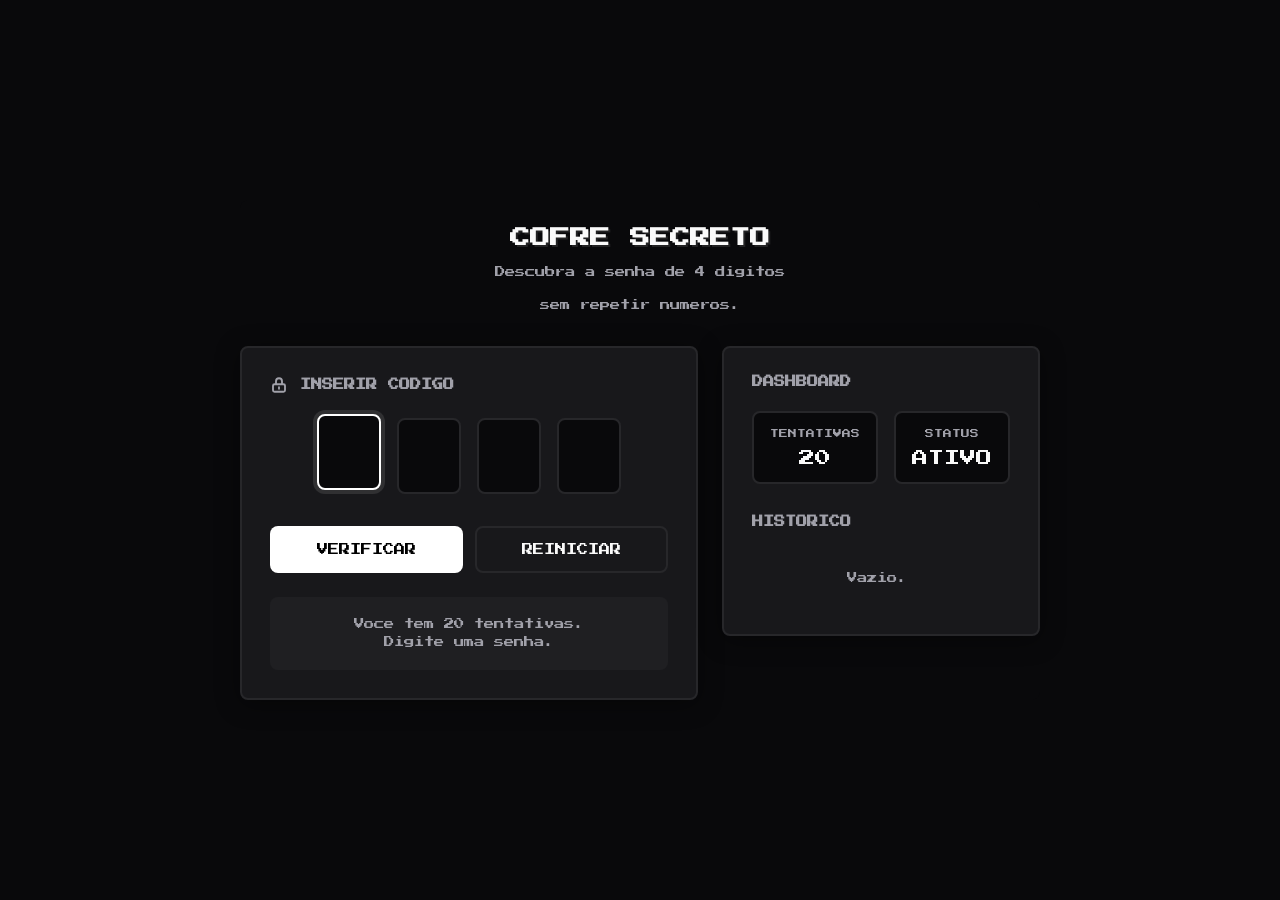
==== index.html @ d766e634 "Add files via upload" ====
<!DOCTYPE html>
<html lang="pt-BR">
<head>
  <meta charset="UTF-8" />
  <meta name="viewport" content="width=device-width, initial-scale=1.0" />
  <title>Cofre Secreto - 8-Bit Edition</title>
  <!-- Fonte 8-bit clássica do Google Fonts -->
  <link href="https://fonts.googleapis.com/css2?family=Press+Start+2P&display=swap" rel="stylesheet">
  <style>
    :root {
      --bg: #09090b;
      --surface: #18181b;
      --border: #27272a;
      --text: #fafafa;
      --muted: #a1a1aa;
      --primary: #ffffff;
      --primary-fg: #000000;
      --danger: #ef4444;
      --success: #10b981;
      --warn: #f59e0b;
      --radius: 8px; /* Cantos um pouco mais retos para combinar com o estilo pixel */
      --shadow: 0 4px 24px rgba(0, 0, 0, 0.4);
    }

    * {
      box-sizing: border-box;
      margin: 0;
      padding: 0;
      font-family: 'Press Start 2P', monospace; /* Fonte alterada */
    }

    body {
      min-height: 100vh;
      display: grid;
      place-items: center;
      background: var(--bg);
      color: var(--text);
      padding: 16px;
    }

    .app {
      width: min(800px, 100%);
      background: var(--bg);
      border-radius: var(--radius);
      display: flex;
      flex-direction: column;
      gap: 32px;
    }

    .header {
      text-align: center;
      padding-top: 24px;
    }

    .title {
      font-size: 1.25rem; /* Reduzido pois a fonte 8-bit é bem larga */
      color: var(--text);
      margin-bottom: 12px;
      line-height: 1.4;
      text-shadow: 2px 2px 0px rgba(255,255,255,0.1);
    }

    .subtitle {
      color: var(--muted);
      font-size: 0.65rem;
      line-height: 1.6;
    }

    .content {
      display: grid;
      grid-template-columns: 1.2fr 0.8fr;
      gap: 24px;
      align-items: start;
    }

    .panel {
      background: var(--surface);
      border: 2px solid var(--border); /* Bordas mais grossas combinam mais com pixel art */
      border-radius: var(--radius);
      padding: 28px;
      box-shadow: var(--shadow);
    }

    .panel-title {
      font-size: 0.7rem;
      color: var(--muted);
      text-transform: uppercase;
      margin-bottom: 24px;
      display: flex;
      align-items: center;
      gap: 12px;
    }

    .guess-box {
      display: flex;
      justify-content: center;
      gap: 16px;
      margin-bottom: 32px;
    }

    .digit-input {
      width: 64px;
      height: 76px;
      border-radius: var(--radius);
      border: 2px solid var(--border);
      background: var(--bg);
      color: var(--text);
      font-size: 1.8rem;
      text-align: center;
      outline: none;
      transition: all 0.2s ease;
      text-transform: uppercase;
    }

    .digit-input:focus {
      border-color: var(--primary);
      box-shadow: 0 0 0 4px rgba(255, 255, 255, 0.1);
      transform: translateY(-4px);
    }

    .digit-input:disabled {
      opacity: 0.5;
      cursor: not-allowed;
    }

    .actions {
      display: flex;
      gap: 12px;
    }

    button {
      flex: 1;
      border: 2px solid transparent;
      border-radius: var(--radius);
      padding: 16px;
      font-size: 0.7rem;
      cursor: pointer;
      transition: all 0.2s ease;
      text-transform: uppercase;
    }

    .primary {
      background: var(--primary);
      color: var(--primary-fg);
    }

    .primary:hover {
      background: #e4e4e7;
      transform: scale(1.02);
    }

    .secondary {
      background: transparent;
      color: var(--text);
      border: 2px solid var(--border);
    }

    .secondary:hover {
      background: rgba(255, 255, 255, 0.05);
      border-color: var(--muted);
    }

    .status {
      margin-top: 24px;
      padding: 16px;
      border-radius: var(--radius);
      background: rgba(255, 255, 255, 0.03);
      color: var(--muted);
      font-size: 0.65rem;
      line-height: 1.8;
      text-align: center;
      border: 2px solid transparent;
      transition: all 0.3s ease;
    }

    .status.error {
      background: rgba(239, 68, 68, 0.1);
      border-color: rgba(239, 68, 68, 0.3);
      color: var(--danger);
    }

    .status.success {
      background: rgba(16, 185, 129, 0.1);
      border-color: rgba(16, 185, 129, 0.3);
      color: var(--success);
    }

    .status.warn {
      background: rgba(245, 158, 11, 0.1);
      border-color: rgba(245, 158, 11, 0.3);
      color: var(--warn);
    }

    .stats {
      display: grid;
      grid-template-columns: 1fr 1fr;
      gap: 16px;
      margin-bottom: 32px;
    }

    .stat-card {
      background: var(--bg);
      border: 2px solid var(--border);
      border-radius: var(--radius);
      padding: 16px;
      text-align: center;
    }

    .stat-label {
      color: var(--muted);
      font-size: 0.55rem;
      text-transform: uppercase;
      margin-bottom: 12px;
    }

    .stat-value {
      font-size: 1rem;
      color: var(--text);
    }

    .history {
      max-height: 300px;
      overflow-y: auto;
      padding-right: 8px;
      display: flex;
      flex-direction: column;
      gap: 8px;
    }

    .history::-webkit-scrollbar {
      width: 8px;
    }

    .history::-webkit-scrollbar-thumb {
      background: var(--border);
      border-radius: 0px; /* Quadrado para estilo pixel */
    }

    .attempt {
      display: flex;
      align-items: center;
      justify-content: space-between;
      padding: 14px 16px;
      background: var(--bg);
      border: 2px solid var(--border);
      border-radius: var(--radius);
      animation: fadeIn 0.3s ease;
    }

    @keyframes fadeIn {
      from { opacity: 0; transform: translateY(5px); }
      to { opacity: 1; transform: translateY(0); }
    }

    .attempt-code {
      font-size: 0.9rem;
      letter-spacing: 0.1em;
    }

    .attempt-meta {
      display: flex;
      gap: 12px;
    }

    .indicator {
      display: flex;
      align-items: center;
      gap: 8px;
      font-size: 0.7rem;
      color: var(--muted);
    }

    /* Transformei os pontos em quadradinhos de pixel */
    .dot {
      width: 10px;
      height: 10px;
    }

    .dot.green { background: var(--success); }
    .dot.yellow { background: var(--warn); }

    @media (max-width: 768px) {
      .content {
        grid-template-columns: 1fr;
      }
      .guess-box {
        gap: 12px;
      }
      .digit-input {
        width: 54px;
        height: 64px;
        font-size: 1.4rem;
      }
      .title {
        font-size: 1rem;
      }
    }
  </style>
</head>
<body>
  <div class="app">
    <header class="header">
      <h1 class="title">COFRE SECRETO</h1>
      <p class="subtitle">Descubra a senha de 4 digitos<br><br>sem repetir numeros.</p>
    </header>

    <main class="content">
      <section class="panel">
        <h2 class="panel-title">
          <svg width="18" height="18" fill="none" stroke="currentColor" viewBox="0 0 24 24"><path stroke-linecap="round" stroke-linejoin="round" stroke-width="2.5" d="M12 15v2m-6 4h12a2 2 0 002-2v-6a2 2 0 00-2-2H6a2 2 0 00-2 2v6a2 2 0 002 2zm10-10V7a4 4 0 00-8 0v4h8z"></path></svg>
          INSERIR CODIGO
        </h2>

        <div class="guess-box">
          <input class="digit-input" type="text" maxlength="1" inputmode="numeric" autocomplete="off" />
          <input class="digit-input" type="text" maxlength="1" inputmode="numeric" autocomplete="off" />
          <input class="digit-input" type="text" maxlength="1" inputmode="numeric" autocomplete="off" />
          <input class="digit-input" type="text" maxlength="1" inputmode="numeric" autocomplete="off" />
        </div>

        <div class="actions">
          <button class="primary" id="submitBtn">VERIFICAR</button>
          <button class="secondary" id="restartBtn">REINICIAR</button>
        </div>

        <div id="status" class="status">
          Voce tem 20 tentativas.<br>Digite uma senha.
        </div>
      </section>

      <aside class="panel">
        <h2 class="panel-title">DASHBOARD</h2>

        <div class="stats">
          <div class="stat-card">
            <div class="stat-label">TENTATIVAS</div>
            <div class="stat-value" id="attemptsLeft">20</div>
          </div>
          <div class="stat-card">
            <div class="stat-label">STATUS</div>
            <div class="stat-value" id="stateValue">ATIVO</div>
          </div>
        </div>

        <h2 class="panel-title">HISTORICO</h2>
        <div id="history" class="history"></div>
      </aside>
    </main>
  </div>

  <script>
    let secretCode = generateSecret();
    const inputs = [...document.querySelectorAll(".digit-input")];
    const submitBtn = document.getElementById("submitBtn");
    const restartBtn = document.getElementById("restartBtn");
    const statusEl = document.getElementById("status");
    const attemptsLeftEl = document.getElementById("attemptsLeft");
    const stateValueEl = document.getElementById("stateValue");
    const historyEl = document.getElementById("history");

    let attemptsLeft = 20;
    let gameOver = false;

    function generateSecret() {
      const digits = Array.from({ length: 10 }, (_, i) => String(i));
      const shuffled = digits.sort(() => Math.random() - 0.5);
      return shuffled.slice(0, 4).join("");
    }

    function setStatus(message, type = "") {
      statusEl.innerHTML = message;
      statusEl.className = "status";
      if (type) statusEl.classList.add(type);
    }

    function focusNext(index) {
      if (index < inputs.length - 1) {
        inputs[index + 1].focus();
      }
    }

    function getCurrentGuess() {
      return inputs.map(input => input.value).join("");
    }

    function clearInputs() {
      inputs.forEach(input => {
        input.value = "";
        input.disabled = false;
      });
      inputs[0].focus();
    }

    function disableInputs() {
      inputs.forEach(input => input.disabled = true);
    }

    function renderHistory() {
      historyEl.innerHTML = "";
      const attempts = JSON.parse(localStorage.getItem("cofreHistorico") || "[]");

      if (!attempts.length) {
        historyEl.innerHTML = "<div style='color: var(--muted); text-align: center; padding: 20px 0; font-size: 0.65rem; line-height: 1.5;'>Vazio.</div>";
        return;
      }

      attempts.forEach(item => {
        const row = document.createElement("div");
        row.className = "attempt";

        row.innerHTML = `
          <div class="attempt-code">${item.guess}</div>
          <div class="attempt-meta">
            <div class="indicator" title="Certo e na posição certa">
              <span class="dot green"></span> ${item.certos}
            </div>
            <div class="indicator" title="Certo mas na posição errada">
              <span class="dot yellow"></span> ${item.lugarErrado}
            </div>
          </div>
        `;
        historyEl.appendChild(row);
      });
    }

    function saveAttempt(guess, certos, lugarErrado) {
      const attempts = JSON.parse(localStorage.getItem("cofreHistorico") || "[]");
      attempts.unshift({ guess, certos, lugarErrado });
      localStorage.setItem("cofreHistorico", JSON.stringify(attempts.slice(0, 15)));
    }

    function calculateFeedback(guess, secret) {
      let certos = 0;
      let lugarErrado = 0;

      for (let i = 0; i < 4; i++) {
        if (guess[i] === secret[i]) {
          certos++;
        } else if (secret.includes(guess[i])) {
          lugarErrado++;
        }
      }

      return { certos, lugarErrado };
    }

    function handleGuess() {
      if (gameOver) return;

      const guess = getCurrentGuess();

      if (guess.length !== 4 || !/^\d+$/.test(guess)) {
        setStatus("Erro:<br>Digite 4 digitos.", "error");
        return;
      }

      if (new Set(guess).size !== 4) {
        setStatus("Erro:<br>Nao repita digitos.", "error");
        return;
      }

      const { certos, lugarErrado } = calculateFeedback(guess, secretCode);

      attemptsLeft--;
      attemptsLeftEl.textContent = attemptsLeft;

      saveAttempt(guess, certos, lugarErrado);
      renderHistory();

      if (certos === 4) {
        stateValueEl.textContent = "VENCEU";
        stateValueEl.style.color = "var(--success)";
        setStatus(`COFRE ABERTO!<br>Senha correta.`, "success");
        gameOver = true;
        disableInputs();
        return;
      }

      if (attemptsLeft === 0) {
        stateValueEl.textContent = "PERDEU";
        stateValueEl.style.color = "var(--danger)";
        setStatus(`GAME OVER!<br>A senha era: ${secretCode}`, "error");
        gameOver = true;
        disableInputs();
        return;
      }

      stateValueEl.textContent = "ATIVO";
      setStatus(`Quase lá!<br>Restam ${attemptsLeft} tentativas.`, "warn");
      clearInputs();
    }

    function resetGame() {
      secretCode = generateSecret(); 
      localStorage.removeItem("cofreHistorico");
      historyEl.innerHTML = "";
      stateValueEl.textContent = "ATIVO";
      stateValueEl.style.color = "var(--text)";
      attemptsLeft = 20;
      attemptsLeftEl.textContent = attemptsLeft;
      gameOver = false;
      clearInputs();
      setStatus("Voce tem 20 tentativas.<br>Digite uma senha.");
      renderHistory();
    }

    inputs.forEach((input, index) => {
      input.addEventListener("input", () => {
        input.value = input.value.replace(/\D/g, "").slice(0, 1);
        if (input.value && index < inputs.length - 1) {
          focusNext(index);
        }
      });

      input.addEventListener("keydown", (event) => {
        if (event.key === "Backspace") {
          if (input.value) {
            input.value = "";
            event.preventDefault();
            return;
          }
          if (index > 0) {
            inputs[index - 1].focus();
            inputs[index - 1].value = "";
            event.preventDefault();
          }
          return;
        }

        if (event.key === "Enter") {
          handleGuess();
        }
      });
    });

    submitBtn.addEventListener("click", handleGuess);
    restartBtn.addEventListener("click", resetGame);

    clearInputs();
    renderHistory();
  </script>
</body>
</html>
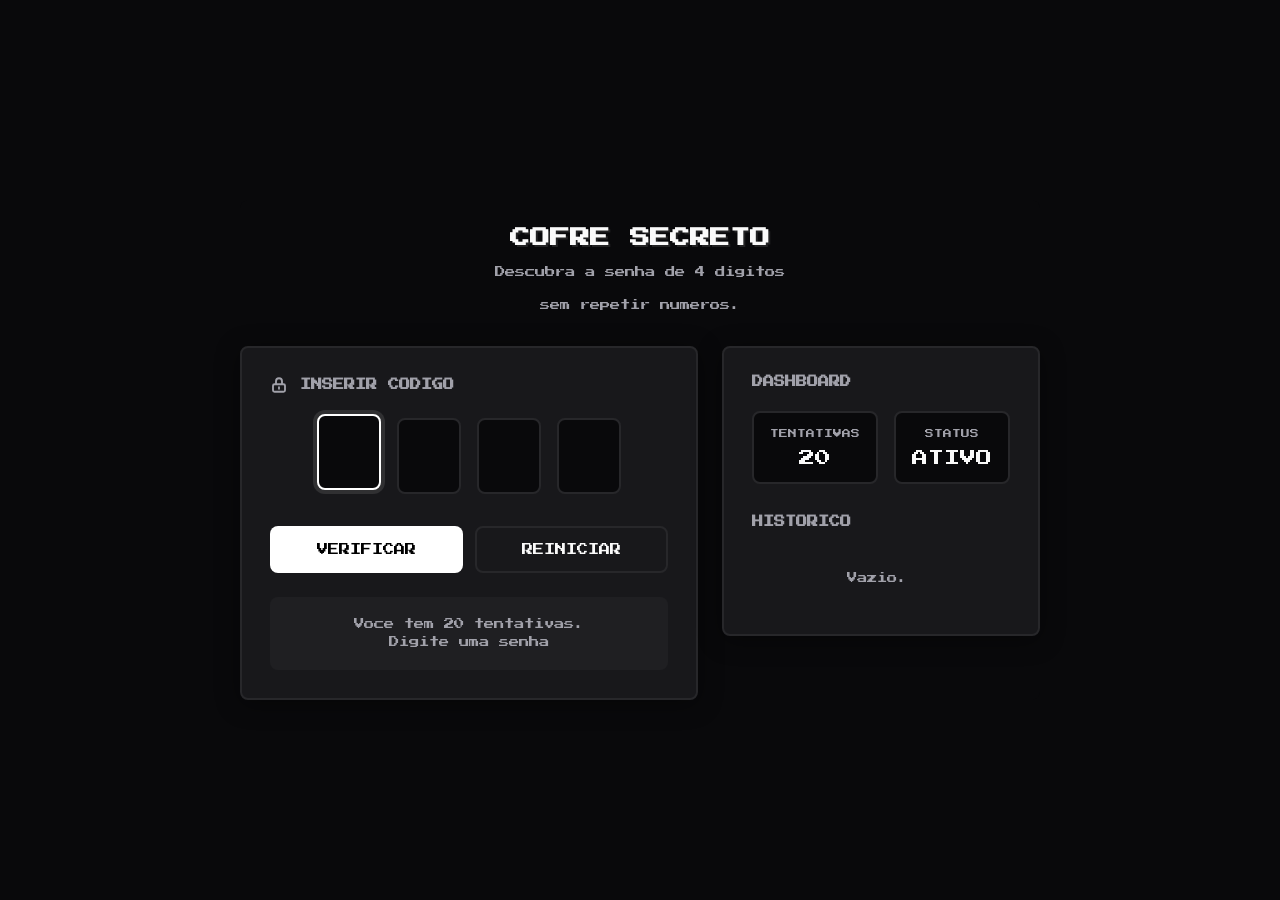
==== commit fbf6f2e5: "Fix HTML formatting and structure" ====
--- a/index.html
+++ b/index.html
@@ -324,7 +324,7 @@
         </div>
 
         <div id="status" class="status">
-          Voce tem 20 tentativas.<br>Digite uma senha.
+          Voce tem 20 tentativas.<br>Digite uma senha
         </div>
       </section>
 
@@ -540,4 +540,4 @@
     renderHistory();
   </script>
 </body>
-</html>+</html>
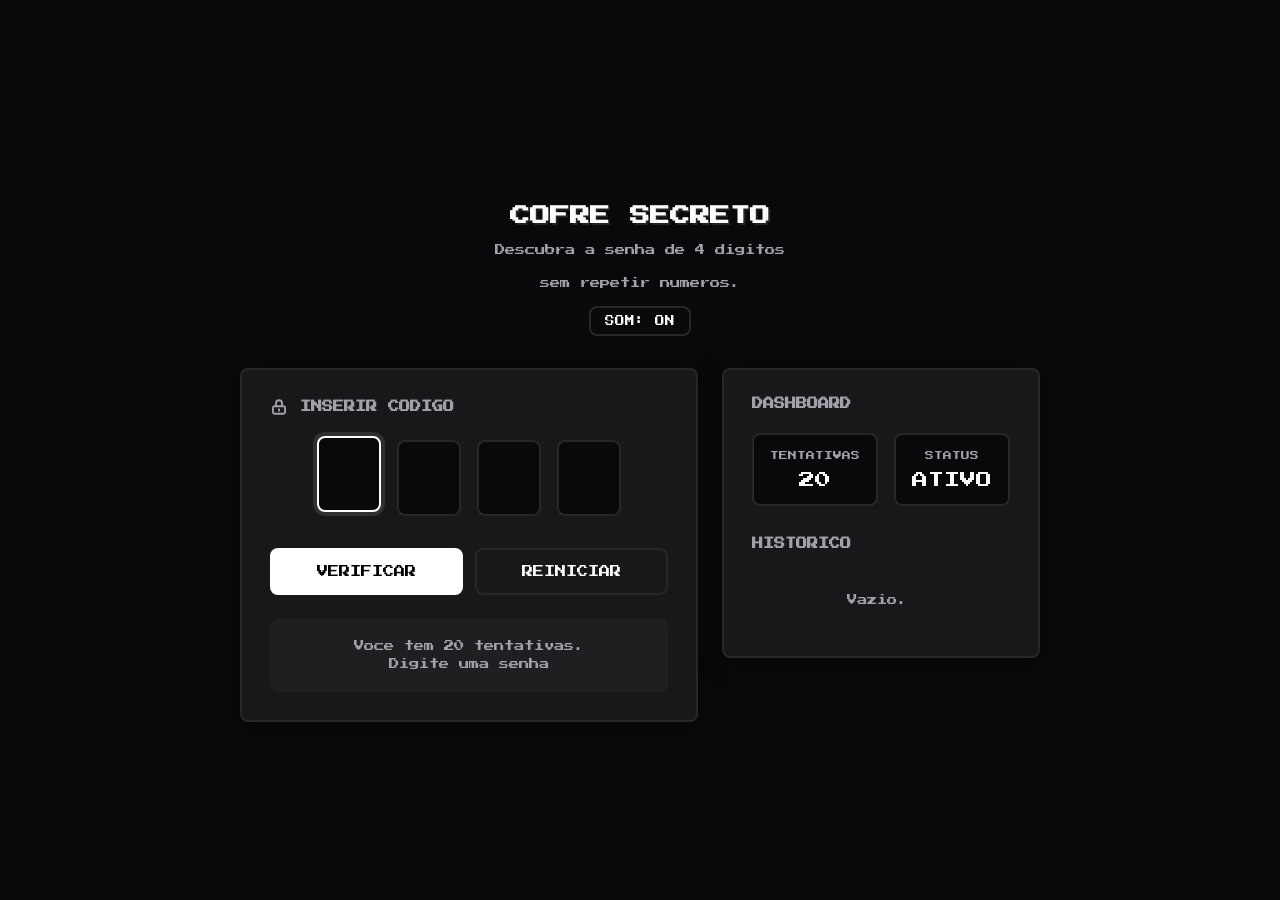
==== commit 013d2ed9: "Atualiza codigo do Cofre Secreto" ====
--- a/index.html
+++ b/index.html
@@ -4,310 +4,23 @@
   <meta charset="UTF-8" />
   <meta name="viewport" content="width=device-width, initial-scale=1.0" />
   <title>Cofre Secreto - 8-Bit Edition</title>
-  <!-- Fonte 8-bit clássica do Google Fonts -->
   <link href="https://fonts.googleapis.com/css2?family=Press+Start+2P&display=swap" rel="stylesheet">
-  <style>
-    :root {
-      --bg: #09090b;
-      --surface: #18181b;
-      --border: #27272a;
-      --text: #fafafa;
-      --muted: #a1a1aa;
-      --primary: #ffffff;
-      --primary-fg: #000000;
-      --danger: #ef4444;
-      --success: #10b981;
-      --warn: #f59e0b;
-      --radius: 8px; /* Cantos um pouco mais retos para combinar com o estilo pixel */
-      --shadow: 0 4px 24px rgba(0, 0, 0, 0.4);
-    }
-
-    * {
-      box-sizing: border-box;
-      margin: 0;
-      padding: 0;
-      font-family: 'Press Start 2P', monospace; /* Fonte alterada */
-    }
-
-    body {
-      min-height: 100vh;
-      display: grid;
-      place-items: center;
-      background: var(--bg);
-      color: var(--text);
-      padding: 16px;
-    }
-
-    .app {
-      width: min(800px, 100%);
-      background: var(--bg);
-      border-radius: var(--radius);
-      display: flex;
-      flex-direction: column;
-      gap: 32px;
-    }
-
-    .header {
-      text-align: center;
-      padding-top: 24px;
-    }
-
-    .title {
-      font-size: 1.25rem; /* Reduzido pois a fonte 8-bit é bem larga */
-      color: var(--text);
-      margin-bottom: 12px;
-      line-height: 1.4;
-      text-shadow: 2px 2px 0px rgba(255,255,255,0.1);
-    }
-
-    .subtitle {
-      color: var(--muted);
-      font-size: 0.65rem;
-      line-height: 1.6;
-    }
-
-    .content {
-      display: grid;
-      grid-template-columns: 1.2fr 0.8fr;
-      gap: 24px;
-      align-items: start;
-    }
-
-    .panel {
-      background: var(--surface);
-      border: 2px solid var(--border); /* Bordas mais grossas combinam mais com pixel art */
-      border-radius: var(--radius);
-      padding: 28px;
-      box-shadow: var(--shadow);
-    }
-
-    .panel-title {
-      font-size: 0.7rem;
-      color: var(--muted);
-      text-transform: uppercase;
-      margin-bottom: 24px;
-      display: flex;
-      align-items: center;
-      gap: 12px;
-    }
-
-    .guess-box {
-      display: flex;
-      justify-content: center;
-      gap: 16px;
-      margin-bottom: 32px;
-    }
-
-    .digit-input {
-      width: 64px;
-      height: 76px;
-      border-radius: var(--radius);
-      border: 2px solid var(--border);
-      background: var(--bg);
-      color: var(--text);
-      font-size: 1.8rem;
-      text-align: center;
-      outline: none;
-      transition: all 0.2s ease;
-      text-transform: uppercase;
-    }
-
-    .digit-input:focus {
-      border-color: var(--primary);
-      box-shadow: 0 0 0 4px rgba(255, 255, 255, 0.1);
-      transform: translateY(-4px);
-    }
-
-    .digit-input:disabled {
-      opacity: 0.5;
-      cursor: not-allowed;
-    }
-
-    .actions {
-      display: flex;
-      gap: 12px;
-    }
-
-    button {
-      flex: 1;
-      border: 2px solid transparent;
-      border-radius: var(--radius);
-      padding: 16px;
-      font-size: 0.7rem;
-      cursor: pointer;
-      transition: all 0.2s ease;
-      text-transform: uppercase;
-    }
-
-    .primary {
-      background: var(--primary);
-      color: var(--primary-fg);
-    }
-
-    .primary:hover {
-      background: #e4e4e7;
-      transform: scale(1.02);
-    }
-
-    .secondary {
-      background: transparent;
-      color: var(--text);
-      border: 2px solid var(--border);
-    }
-
-    .secondary:hover {
-      background: rgba(255, 255, 255, 0.05);
-      border-color: var(--muted);
-    }
-
-    .status {
-      margin-top: 24px;
-      padding: 16px;
-      border-radius: var(--radius);
-      background: rgba(255, 255, 255, 0.03);
-      color: var(--muted);
-      font-size: 0.65rem;
-      line-height: 1.8;
-      text-align: center;
-      border: 2px solid transparent;
-      transition: all 0.3s ease;
-    }
-
-    .status.error {
-      background: rgba(239, 68, 68, 0.1);
-      border-color: rgba(239, 68, 68, 0.3);
-      color: var(--danger);
-    }
-
-    .status.success {
-      background: rgba(16, 185, 129, 0.1);
-      border-color: rgba(16, 185, 129, 0.3);
-      color: var(--success);
-    }
-
-    .status.warn {
-      background: rgba(245, 158, 11, 0.1);
-      border-color: rgba(245, 158, 11, 0.3);
-      color: var(--warn);
-    }
-
-    .stats {
-      display: grid;
-      grid-template-columns: 1fr 1fr;
-      gap: 16px;
-      margin-bottom: 32px;
-    }
-
-    .stat-card {
-      background: var(--bg);
-      border: 2px solid var(--border);
-      border-radius: var(--radius);
-      padding: 16px;
-      text-align: center;
-    }
-
-    .stat-label {
-      color: var(--muted);
-      font-size: 0.55rem;
-      text-transform: uppercase;
-      margin-bottom: 12px;
-    }
-
-    .stat-value {
-      font-size: 1rem;
-      color: var(--text);
-    }
-
-    .history {
-      max-height: 300px;
-      overflow-y: auto;
-      padding-right: 8px;
-      display: flex;
-      flex-direction: column;
-      gap: 8px;
-    }
-
-    .history::-webkit-scrollbar {
-      width: 8px;
-    }
-
-    .history::-webkit-scrollbar-thumb {
-      background: var(--border);
-      border-radius: 0px; /* Quadrado para estilo pixel */
-    }
-
-    .attempt {
-      display: flex;
-      align-items: center;
-      justify-content: space-between;
-      padding: 14px 16px;
-      background: var(--bg);
-      border: 2px solid var(--border);
-      border-radius: var(--radius);
-      animation: fadeIn 0.3s ease;
-    }
-
-    @keyframes fadeIn {
-      from { opacity: 0; transform: translateY(5px); }
-      to { opacity: 1; transform: translateY(0); }
-    }
-
-    .attempt-code {
-      font-size: 0.9rem;
-      letter-spacing: 0.1em;
-    }
-
-    .attempt-meta {
-      display: flex;
-      gap: 12px;
-    }
-
-    .indicator {
-      display: flex;
-      align-items: center;
-      gap: 8px;
-      font-size: 0.7rem;
-      color: var(--muted);
-    }
-
-    /* Transformei os pontos em quadradinhos de pixel */
-    .dot {
-      width: 10px;
-      height: 10px;
-    }
-
-    .dot.green { background: var(--success); }
-    .dot.yellow { background: var(--warn); }
-
-    @media (max-width: 768px) {
-      .content {
-        grid-template-columns: 1fr;
-      }
-      .guess-box {
-        gap: 12px;
-      }
-      .digit-input {
-        width: 54px;
-        height: 64px;
-        font-size: 1.4rem;
-      }
-      .title {
-        font-size: 1rem;
-      }
-    }
-  </style>
+  <link rel="stylesheet" href="style.css" />
 </head>
 <body>
   <div class="app">
     <header class="header">
       <h1 class="title">COFRE SECRETO</h1>
       <p class="subtitle">Descubra a senha de 4 digitos<br><br>sem repetir numeros.</p>
+      <button id="soundToggle" class="secondary" style="width: auto; padding: 8px 14px; font-size: 0.6rem; margin-top: 14px;">SOM: ON</button>
     </header>
 
     <main class="content">
       <section class="panel">
         <h2 class="panel-title">
-          <svg width="18" height="18" fill="none" stroke="currentColor" viewBox="0 0 24 24"><path stroke-linecap="round" stroke-linejoin="round" stroke-width="2.5" d="M12 15v2m-6 4h12a2 2 0 002-2v-6a2 2 0 00-2-2H6a2 2 0 00-2 2v6a2 2 0 002 2zm10-10V7a4 4 0 00-8 0v4h8z"></path></svg>
+          <svg width="18" height="18" fill="none" stroke="currentColor" viewBox="0 0 24 24">
+            <path stroke-linecap="round" stroke-linejoin="round" stroke-width="2.5" d="M12 15v2m-6 4h12a2 2 0 002-2v-6a2 2 0 00-2-2H6a2 2 0 00-2 2v6a2 2 0 002 2zm10-10V7a4 4 0 00-8 0v4h8z"></path>
+          </svg>
           INSERIR CODIGO
         </h2>
 
@@ -348,196 +61,6 @@
     </main>
   </div>
 
-  <script>
-    let secretCode = generateSecret();
-    const inputs = [...document.querySelectorAll(".digit-input")];
-    const submitBtn = document.getElementById("submitBtn");
-    const restartBtn = document.getElementById("restartBtn");
-    const statusEl = document.getElementById("status");
-    const attemptsLeftEl = document.getElementById("attemptsLeft");
-    const stateValueEl = document.getElementById("stateValue");
-    const historyEl = document.getElementById("history");
-
-    let attemptsLeft = 20;
-    let gameOver = false;
-
-    function generateSecret() {
-      const digits = Array.from({ length: 10 }, (_, i) => String(i));
-      const shuffled = digits.sort(() => Math.random() - 0.5);
-      return shuffled.slice(0, 4).join("");
-    }
-
-    function setStatus(message, type = "") {
-      statusEl.innerHTML = message;
-      statusEl.className = "status";
-      if (type) statusEl.classList.add(type);
-    }
-
-    function focusNext(index) {
-      if (index < inputs.length - 1) {
-        inputs[index + 1].focus();
-      }
-    }
-
-    function getCurrentGuess() {
-      return inputs.map(input => input.value).join("");
-    }
-
-    function clearInputs() {
-      inputs.forEach(input => {
-        input.value = "";
-        input.disabled = false;
-      });
-      inputs[0].focus();
-    }
-
-    function disableInputs() {
-      inputs.forEach(input => input.disabled = true);
-    }
-
-    function renderHistory() {
-      historyEl.innerHTML = "";
-      const attempts = JSON.parse(localStorage.getItem("cofreHistorico") || "[]");
-
-      if (!attempts.length) {
-        historyEl.innerHTML = "<div style='color: var(--muted); text-align: center; padding: 20px 0; font-size: 0.65rem; line-height: 1.5;'>Vazio.</div>";
-        return;
-      }
-
-      attempts.forEach(item => {
-        const row = document.createElement("div");
-        row.className = "attempt";
-
-        row.innerHTML = `
-          <div class="attempt-code">${item.guess}</div>
-          <div class="attempt-meta">
-            <div class="indicator" title="Certo e na posição certa">
-              <span class="dot green"></span> ${item.certos}
-            </div>
-            <div class="indicator" title="Certo mas na posição errada">
-              <span class="dot yellow"></span> ${item.lugarErrado}
-            </div>
-          </div>
-        `;
-        historyEl.appendChild(row);
-      });
-    }
-
-    function saveAttempt(guess, certos, lugarErrado) {
-      const attempts = JSON.parse(localStorage.getItem("cofreHistorico") || "[]");
-      attempts.unshift({ guess, certos, lugarErrado });
-      localStorage.setItem("cofreHistorico", JSON.stringify(attempts.slice(0, 15)));
-    }
-
-    function calculateFeedback(guess, secret) {
-      let certos = 0;
-      let lugarErrado = 0;
-
-      for (let i = 0; i < 4; i++) {
-        if (guess[i] === secret[i]) {
-          certos++;
-        } else if (secret.includes(guess[i])) {
-          lugarErrado++;
-        }
-      }
-
-      return { certos, lugarErrado };
-    }
-
-    function handleGuess() {
-      if (gameOver) return;
-
-      const guess = getCurrentGuess();
-
-      if (guess.length !== 4 || !/^\d+$/.test(guess)) {
-        setStatus("Erro:<br>Digite 4 digitos.", "error");
-        return;
-      }
-
-      if (new Set(guess).size !== 4) {
-        setStatus("Erro:<br>Nao repita digitos.", "error");
-        return;
-      }
-
-      const { certos, lugarErrado } = calculateFeedback(guess, secretCode);
-
-      attemptsLeft--;
-      attemptsLeftEl.textContent = attemptsLeft;
-
-      saveAttempt(guess, certos, lugarErrado);
-      renderHistory();
-
-      if (certos === 4) {
-        stateValueEl.textContent = "VENCEU";
-        stateValueEl.style.color = "var(--success)";
-        setStatus(`COFRE ABERTO!<br>Senha correta.`, "success");
-        gameOver = true;
-        disableInputs();
-        return;
-      }
-
-      if (attemptsLeft === 0) {
-        stateValueEl.textContent = "PERDEU";
-        stateValueEl.style.color = "var(--danger)";
-        setStatus(`GAME OVER!<br>A senha era: ${secretCode}`, "error");
-        gameOver = true;
-        disableInputs();
-        return;
-      }
-
-      stateValueEl.textContent = "ATIVO";
-      setStatus(`Quase lá!<br>Restam ${attemptsLeft} tentativas.`, "warn");
-      clearInputs();
-    }
-
-    function resetGame() {
-      secretCode = generateSecret(); 
-      localStorage.removeItem("cofreHistorico");
-      historyEl.innerHTML = "";
-      stateValueEl.textContent = "ATIVO";
-      stateValueEl.style.color = "var(--text)";
-      attemptsLeft = 20;
-      attemptsLeftEl.textContent = attemptsLeft;
-      gameOver = false;
-      clearInputs();
-      setStatus("Voce tem 20 tentativas.<br>Digite uma senha.");
-      renderHistory();
-    }
-
-    inputs.forEach((input, index) => {
-      input.addEventListener("input", () => {
-        input.value = input.value.replace(/\D/g, "").slice(0, 1);
-        if (input.value && index < inputs.length - 1) {
-          focusNext(index);
-        }
-      });
-
-      input.addEventListener("keydown", (event) => {
-        if (event.key === "Backspace") {
-          if (input.value) {
-            input.value = "";
-            event.preventDefault();
-            return;
-          }
-          if (index > 0) {
-            inputs[index - 1].focus();
-            inputs[index - 1].value = "";
-            event.preventDefault();
-          }
-          return;
-        }
-
-        if (event.key === "Enter") {
-          handleGuess();
-        }
-      });
-    });
-
-    submitBtn.addEventListener("click", handleGuess);
-    restartBtn.addEventListener("click", resetGame);
-
-    clearInputs();
-    renderHistory();
-  </script>
+  <script src="script.js"></script>
 </body>
-</html>
+</html>
--- a/style.css
+++ b/style.css
@@ -0,0 +1,287 @@
+:root {
+  --bg: #09090b;
+  --surface: #18181b;
+  --border: #27272a;
+  --text: #fafafa;
+  --muted: #a1a1aa;
+  --primary: #ffffff;
+  --primary-fg: #000000;
+  --danger: #ef4444;
+  --success: #10b981;
+  --warn: #f59e0b;
+  --radius: 8px;
+  --shadow: 0 4px 24px rgba(0, 0, 0, 0.4);
+}
+
+* {
+  box-sizing: border-box;
+  margin: 0;
+  padding: 0;
+  font-family: 'Press Start 2P', monospace;
+}
+
+body {
+  min-height: 100vh;
+  display: grid;
+  place-items: center;
+  background: var(--bg);
+  color: var(--text);
+  padding: 16px;
+}
+
+.app {
+  width: min(800px, 100%);
+  background: var(--bg);
+  border-radius: var(--radius);
+  display: flex;
+  flex-direction: column;
+  gap: 32px;
+}
+
+.header {
+  text-align: center;
+  padding-top: 24px;
+}
+
+.title {
+  font-size: 1.25rem;
+  color: var(--text);
+  margin-bottom: 12px;
+  line-height: 1.4;
+  text-shadow: 2px 2px 0px rgba(255,255,255,0.1);
+}
+
+.subtitle {
+  color: var(--muted);
+  font-size: 0.65rem;
+  line-height: 1.6;
+}
+
+.content {
+  display: grid;
+  grid-template-columns: 1.2fr 0.8fr;
+  gap: 24px;
+  align-items: start;
+}
+
+.panel {
+  background: var(--surface);
+  border: 2px solid var(--border);
+  border-radius: var(--radius);
+  padding: 28px;
+  box-shadow: var(--shadow);
+}
+
+.panel-title {
+  font-size: 0.7rem;
+  color: var(--muted);
+  text-transform: uppercase;
+  margin-bottom: 24px;
+  display: flex;
+  align-items: center;
+  gap: 12px;
+}
+
+.guess-box {
+  display: flex;
+  justify-content: center;
+  gap: 16px;
+  margin-bottom: 32px;
+}
+
+.digit-input {
+  width: 64px;
+  height: 76px;
+  border-radius: var(--radius);
+  border: 2px solid var(--border);
+  background: var(--bg);
+  color: var(--text);
+  font-size: 1.8rem;
+  text-align: center;
+  outline: none;
+  transition: all 0.2s ease;
+  text-transform: uppercase;
+}
+
+.digit-input:focus {
+  border-color: var(--primary);
+  box-shadow: 0 0 0 4px rgba(255, 255, 255, 0.1);
+  transform: translateY(-4px);
+}
+
+.digit-input:disabled {
+  opacity: 0.5;
+  cursor: not-allowed;
+}
+
+.actions {
+  display: flex;
+  gap: 12px;
+}
+
+button {
+  flex: 1;
+  border: 2px solid transparent;
+  border-radius: var(--radius);
+  padding: 16px;
+  font-size: 0.7rem;
+  cursor: pointer;
+  transition: all 0.2s ease;
+  text-transform: uppercase;
+}
+
+.primary {
+  background: var(--primary);
+  color: var(--primary-fg);
+}
+
+.primary:hover {
+  background: #e4e4e7;
+  transform: scale(1.02);
+}
+
+.secondary {
+  background: transparent;
+  color: var(--text);
+  border: 2px solid var(--border);
+}
+
+.secondary:hover {
+  background: rgba(255, 255, 255, 0.05);
+  border-color: var(--muted);
+}
+
+.status {
+  margin-top: 24px;
+  padding: 16px;
+  border-radius: var(--radius);
+  background: rgba(255, 255, 255, 0.03);
+  color: var(--muted);
+  font-size: 0.65rem;
+  line-height: 1.8;
+  text-align: center;
+  border: 2px solid transparent;
+  transition: all 0.3s ease;
+}
+
+.status.error {
+  background: rgba(239, 68, 68, 0.1);
+  border-color: rgba(239, 68, 68, 0.3);
+  color: var(--danger);
+}
+
+.status.success {
+  background: rgba(16, 185, 129, 0.1);
+  border-color: rgba(16, 185, 129, 0.3);
+  color: var(--success);
+}
+
+.status.warn {
+  background: rgba(245, 158, 11, 0.1);
+  border-color: rgba(245, 158, 11, 0.3);
+  color: var(--warn);
+}
+
+.stats {
+  display: grid;
+  grid-template-columns: 1fr 1fr;
+  gap: 16px;
+  margin-bottom: 32px;
+}
+
+.stat-card {
+  background: var(--bg);
+  border: 2px solid var(--border);
+  border-radius: var(--radius);
+  padding: 16px;
+  text-align: center;
+}
+
+.stat-label {
+  color: var(--muted);
+  font-size: 0.55rem;
+  text-transform: uppercase;
+  margin-bottom: 12px;
+}
+
+.stat-value {
+  font-size: 1rem;
+  color: var(--text);
+}
+
+.history {
+  max-height: 300px;
+  overflow-y: auto;
+  padding-right: 8px;
+  display: flex;
+  flex-direction: column;
+  gap: 8px;
+}
+
+.history::-webkit-scrollbar {
+  width: 8px;
+}
+
+.history::-webkit-scrollbar-thumb {
+  background: var(--border);
+  border-radius: 0px;
+}
+
+.attempt {
+  display: flex;
+  align-items: center;
+  justify-content: space-between;
+  padding: 14px 16px;
+  background: var(--bg);
+  border: 2px solid var(--border);
+  border-radius: var(--radius);
+  animation: fadeIn 0.3s ease;
+}
+
+@keyframes fadeIn {
+  from { opacity: 0; transform: translateY(5px); }
+  to { opacity: 1; transform: translateY(0); }
+}
+
+.attempt-code {
+  font-size: 0.9rem;
+  letter-spacing: 0.1em;
+}
+
+.attempt-meta {
+  display: flex;
+  gap: 12px;
+}
+
+.indicator {
+  display: flex;
+  align-items: center;
+  gap: 8px;
+  font-size: 0.7rem;
+  color: var(--muted);
+}
+
+.dot {
+  width: 10px;
+  height: 10px;
+}
+
+.dot.green { background: var(--success); }
+.dot.yellow { background: var(--warn); }
+
+@media (max-width: 768px) {
+  .content {
+    grid-template-columns: 1fr;
+  }
+  .guess-box {
+    gap: 12px;
+  }
+  .digit-input {
+    width: 54px;
+    height: 64px;
+    font-size: 1.4rem;
+  }
+  .title {
+    font-size: 1rem;
+  }
+}
